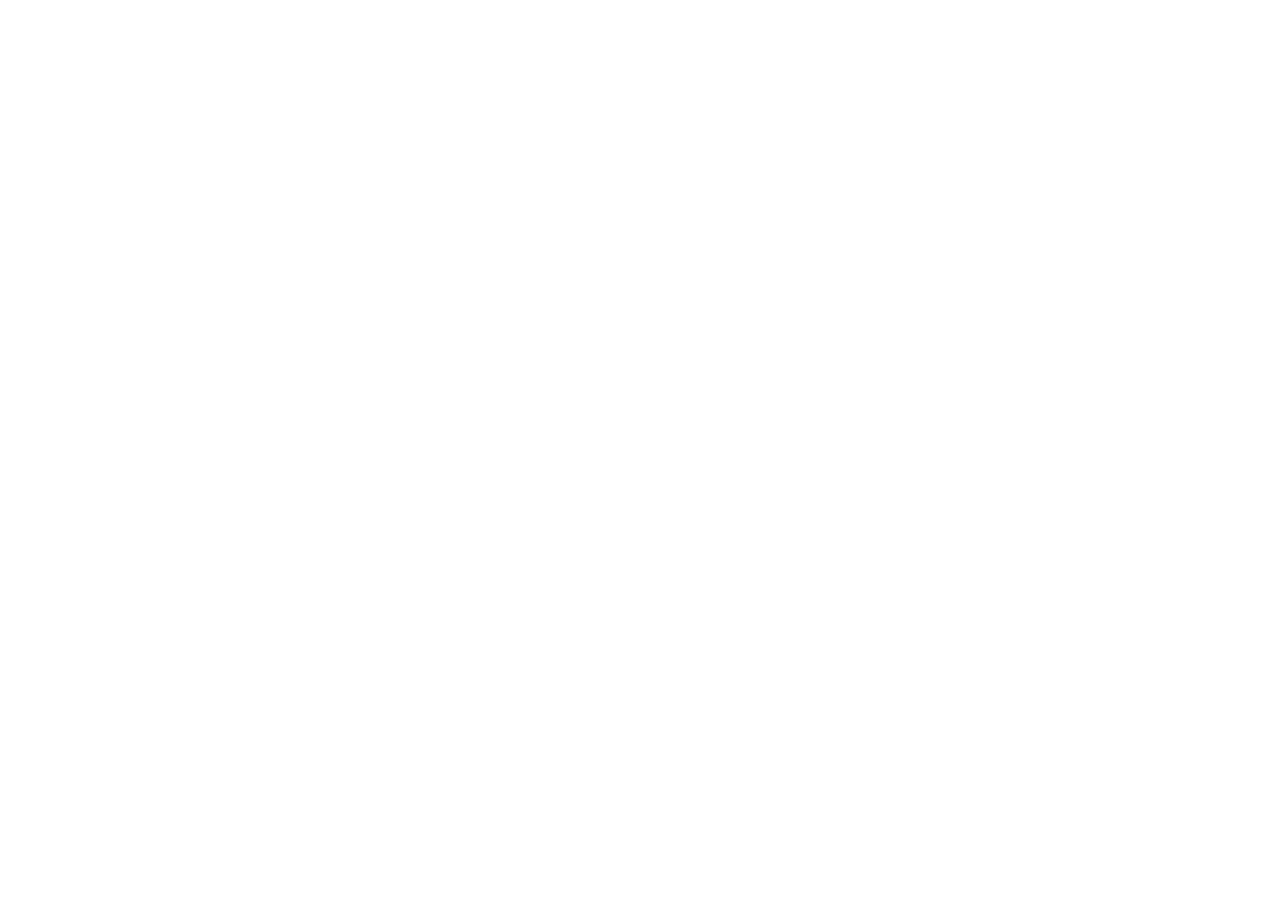
==== index.html @ d4c61ce6 "HTML Boilerplate and fixed project path" ====
<!DOCTYPE html>
<html lang="en">

    <head>
        <meta charset="UTF-8">
        <meta name="viewport" content="width=device-width, initial-scale=1.0">
        <title>Munamii Cakery | Cupcake - Wedding cakes</title>
    </head>

    <body>
        <header>
            <nav></nav>
        </header>
        <main></main>
        <footer></footer>
    </body>

</html>
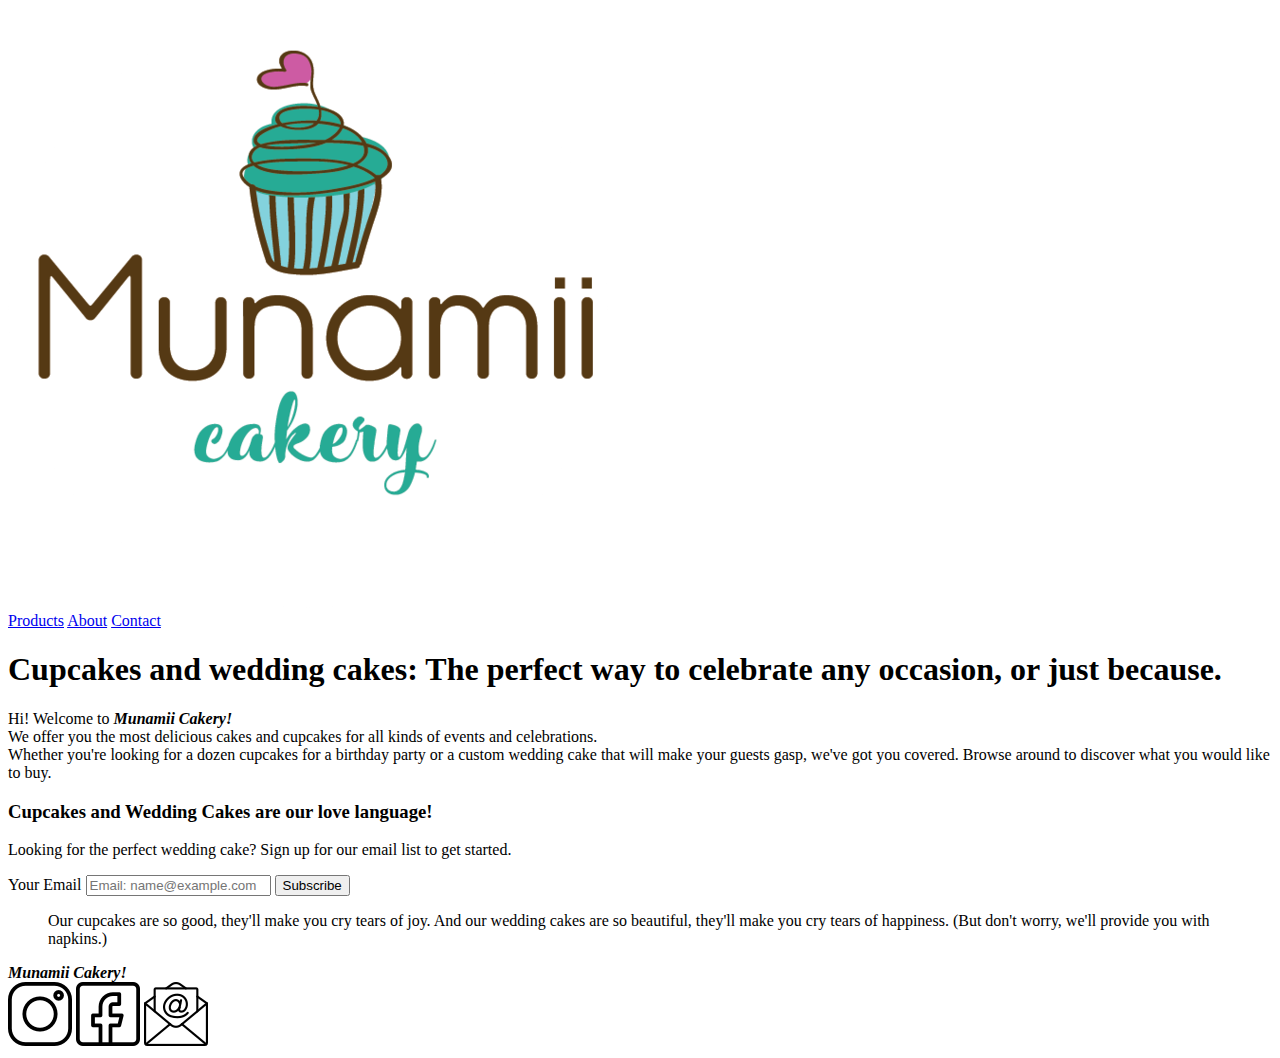
==== commit 8a6ca7be: "Main structure of the Website, HTML only, Done!" ====
--- a/index.html
+++ b/index.html
@@ -8,11 +8,49 @@
     </head>
 
     <body>
-        <header>
-            <nav></nav>
+        <header class="header">
+            <picture>
+                <img src="images/logo.png" alt="A logo for Munamii Cakery, which shows a cupcake with a heart on top">
+            </picture>
+            <nav>
+                <a href="./products.html">Products</a>
+                <a href="./about.html">About</a>
+                <a href="./contact.html">Contact</a>
+            </nav>
         </header>
-        <main></main>
-        <footer></footer>
+        <main class="main intro">
+            <h1>Cupcakes and wedding cakes: The perfect way to celebrate any occasion, or just because.</h1>
+            <p>
+                Hi! Welcome to <strong><em>Munamii Cakery!</em></strong>
+                <br>
+                We offer you the most delicious cakes and cupcakes
+                for all kinds of events and celebrations.
+                <br>
+                Whether you're looking for a dozen cupcakes for a birthday party or a custom wedding cake that will make your guests gasp, we've got you
+                covered. Browse around to discover what you would like
+                to buy.
+            </p>
+            <aside class="mail-list">
+                <h3><strong>Cupcakes and Wedding Cakes</strong> are our love language! </h3>
+                <p>Looking for the perfect wedding cake? Sign up for our email list to get started.</p>
+                <form action="" method="post">
+                    <label for="mailList">Your Email</label>
+                    <input type="email" name="mailList" placeholder="Email: name@example.com">
+                    <input type="submit" value="Subscribe">
+                </form>
+            </aside>
+            <section>
+                <blockquote>Our cupcakes are so good, they'll make you cry tears of joy. And our wedding cakes are so beautiful, they'll make you cry tears of
+                    happiness. (But don't worry, we'll provide you with napkins.)
+                </blockquote>
+                <cite><strong>Munamii Cakery!</strong></cite>
+            </section>
+        </main>
+        <footer>
+            <a href="https://www.instagram.com/munamii.cakery/" target="_blank"><img src="images/instagram.png" alt="instagram logo"></a>
+            <a href="https://www.facebook.com/munamiicupcakes/" target="_blank"><img src="images/facebook.png" alt="Facebook logo"></a>
+            <a href="mailto:MunamiiCakery@mailinator.com"><img src="images/email.png" alt="Email logo"></a>
+        </footer>
     </body>
 
 </html>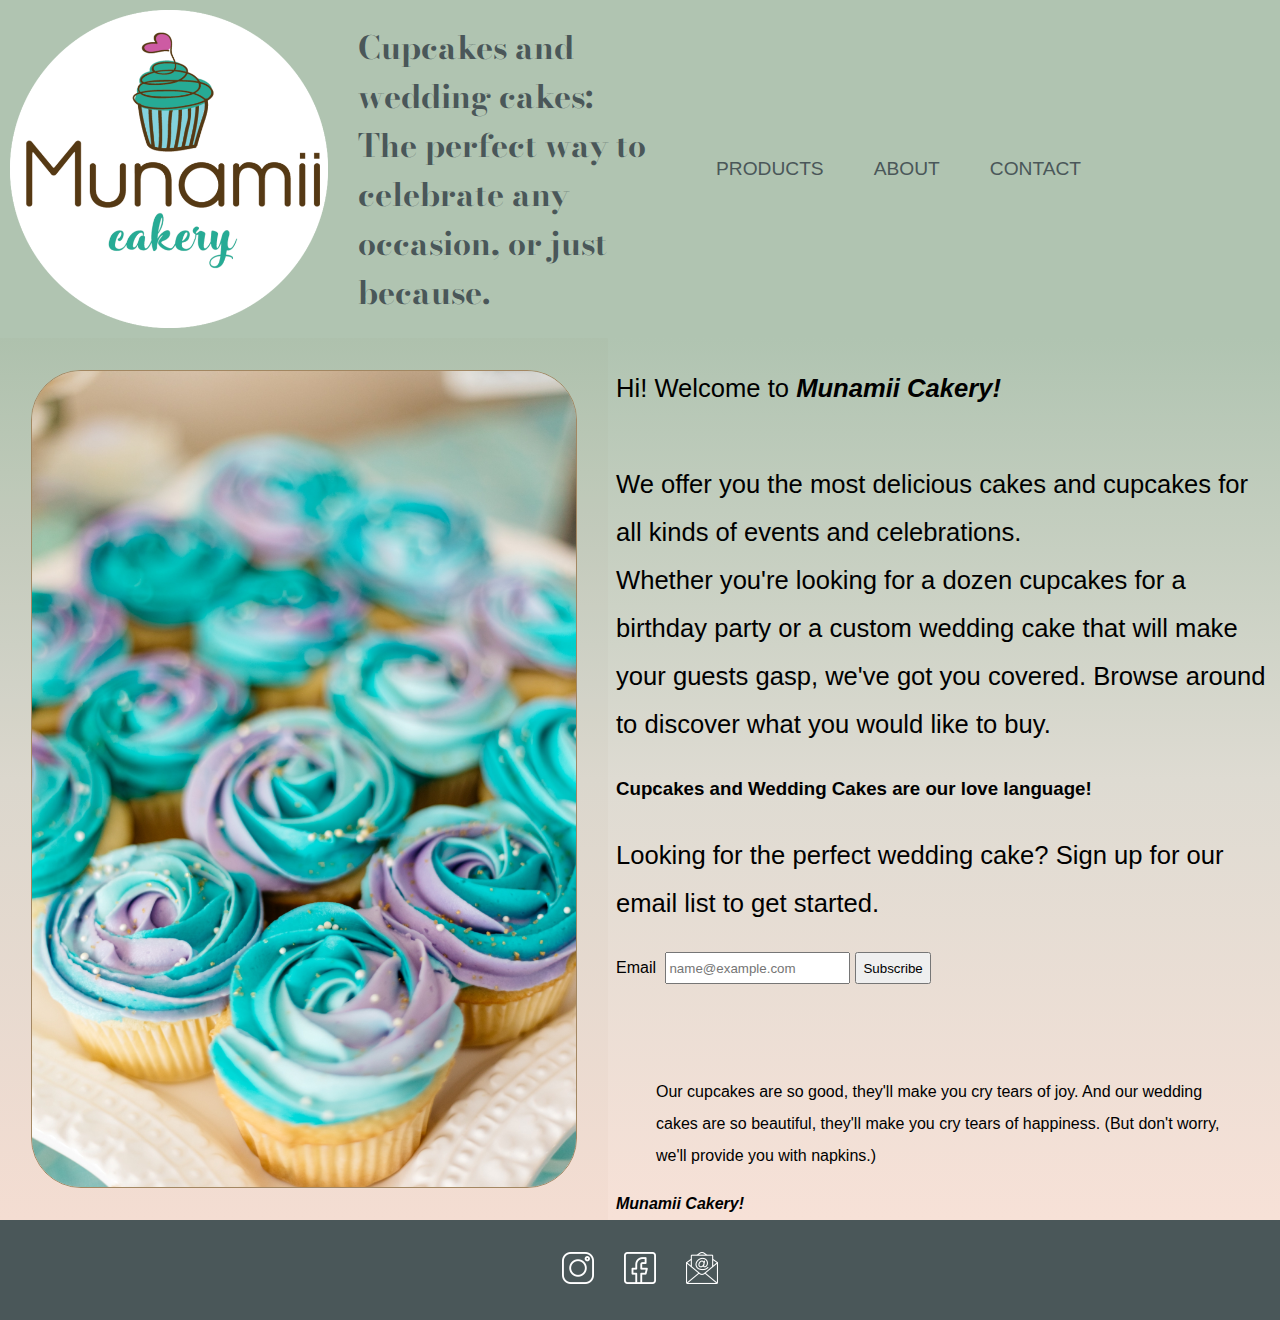
==== commit 0ed7b1ae: "main styles ready, added resources" ====
--- a/index.html
+++ b/index.html
@@ -4,52 +4,66 @@
     <head>
         <meta charset="UTF-8">
         <meta name="viewport" content="width=device-width, initial-scale=1.0">
+        <link rel="stylesheet" href="./styles/main.css">
         <title>Munamii Cakery | Cupcake - Wedding cakes</title>
     </head>
 
     <body>
         <header class="header">
-            <picture>
-                <img src="images/logo.png" alt="A logo for Munamii Cakery, which shows a cupcake with a heart on top">
-            </picture>
-            <nav>
-                <a href="./products.html">Products</a>
-                <a href="./about.html">About</a>
-                <a href="./contact.html">Contact</a>
+            <img class="logo" src="images/logo.png" alt="A logo for Munamii Cakery, which shows a cupcake with a heart on top">
+            <h1>Cupcakes and wedding cakes: <br>The perfect way to celebrate any occasion, or just because.</h1>
+            <nav class="nav">
+                <ul>
+                    <li><a href="./products.html">Products</a></li>
+                    <li><a href="./about.html">About</a></li>
+                    <li><a href="./contact.html">Contact</a></li>
+                </ul>
             </nav>
         </header>
         <main class="main intro">
-            <h1>Cupcakes and wedding cakes: The perfect way to celebrate any occasion, or just because.</h1>
-            <p>
-                Hi! Welcome to <strong><em>Munamii Cakery!</em></strong>
-                <br>
-                We offer you the most delicious cakes and cupcakes
-                for all kinds of events and celebrations.
-                <br>
-                Whether you're looking for a dozen cupcakes for a birthday party or a custom wedding cake that will make your guests gasp, we've got you
-                covered. Browse around to discover what you would like
-                to buy.
-            </p>
-            <aside class="mail-list">
-                <h3><strong>Cupcakes and Wedding Cakes</strong> are our love language! </h3>
-                <p>Looking for the perfect wedding cake? Sign up for our email list to get started.</p>
-                <form action="" method="post">
-                    <label for="mailList">Your Email</label>
-                    <input type="email" name="mailList" placeholder="Email: name@example.com">
-                    <input type="submit" value="Subscribe">
-                </form>
-            </aside>
-            <section>
-                <blockquote>Our cupcakes are so good, they'll make you cry tears of joy. And our wedding cakes are so beautiful, they'll make you cry tears of
-                    happiness. (But don't worry, we'll provide you with napkins.)
-                </blockquote>
-                <cite><strong>Munamii Cakery!</strong></cite>
-            </section>
+            <div class="content">
+                <section>
+                    <p>
+                        Hi! Welcome to <strong><em>Munamii Cakery!</em></strong>
+                        <br>
+                        <br>
+                        We offer you the most delicious cakes and cupcakes
+                        for all kinds of events and celebrations.
+                        <br>
+                        Whether you're looking for a dozen cupcakes for a birthday party or a custom wedding cake that will make your guests gasp, we've got you
+                        covered. Browse around to discover what you would like
+                        to buy.
+                    </p>
+                    <div class="mail-list">
+                        <h3><strong>Cupcakes and Wedding Cakes</strong> are our love language! </h3>
+                        <p>Looking for the perfect wedding cake? Sign up for our email list to get started.</p>
+                        <form action="" method="post">
+                            <label for="mailList">Email&nbsp;</label>
+                            <input type="email" name="mailList" placeholder="name@example.com">
+                            <input type="submit" value="Subscribe">
+                        </form>
+                    </div>
+                </section>
+                <section>
+                    <blockquote>Our cupcakes are so good, they'll make you cry tears of joy. And our wedding cakes are so beautiful, they'll make you cry tears
+                        of
+                        happiness. (But don't worry, we'll provide you with napkins.)
+                    </blockquote>
+                    <cite><strong>Munamii Cakery!</strong></cite>
+                </section>
+            </div>
+
+            <div class="landing-photo-container">
+                <img src="./images/natalie-chaney-FQJMhdEYXtA-unsplash.jpg" alt="A photo of a tray of delicious-looking cupcakes with blue and purple frosting">
+            </div>
+
         </main>
         <footer>
-            <a href="https://www.instagram.com/munamii.cakery/" target="_blank"><img src="images/instagram.png" alt="instagram logo"></a>
-            <a href="https://www.facebook.com/munamiicupcakes/" target="_blank"><img src="images/facebook.png" alt="Facebook logo"></a>
-            <a href="mailto:MunamiiCakery@mailinator.com"><img src="images/email.png" alt="Email logo"></a>
+            <div>
+                <a href="https://www.instagram.com/munamii.cakery/" target="_blank"><img src="images/instagram.png" alt="instagram logo"></a>
+                <a href="https://www.facebook.com/munamiicupcakes/" target="_blank"><img src="images/facebook.png" alt="Facebook logo"></a>
+                <a href="mailto:MunamiiCakery@mailinator.com"><img src="images/email.png" alt="Email logo"></a>
+            </div>
         </footer>
     </body>
 
--- a/styles/main.css
+++ b/styles/main.css
@@ -0,0 +1,184 @@
+@import url('https://fonts.googleapis.com/css2?family=Cookie&display=swap');
+@import url('https://fonts.googleapis.com/css2?family=Bodoni+Moda:ital,opsz,wght@1,6..96,500&display=swap');
+
+* {
+    font-family: Roboto, Arial, Helvetica, sans-serif;
+}
+
+body {
+    margin: 0;
+    height: max-content;
+    display: flex;
+    flex-direction: column;
+    flex-wrap: wrap;
+    align-items: center;
+}
+
+/** Header section */
+.header {
+    position: sticky;
+    top: 0;
+    display: flex;
+    flex-wrap: wrap;
+    width: 100%;
+    background-color: #B0C4B1;
+    align-items: center;
+    justify-content: space-around;
+    gap: 30px;
+}
+
+.header>h1 {
+    flex: 1 1 20%;
+    align-self: flex-end;
+    font-family: 'Bodoni Moda', serif;
+    color: #4A5759;
+    font-size: 2em;
+}
+
+.logo {
+    flex: 1 1 20%;
+    width: 20%;
+    height: auto;
+    margin: 10px 0 10px 10px;
+    animation: rotate 10s linear infinite;
+}
+
+.nav {
+    flex: 1 1 40%;
+}
+
+.nav ul {
+    padding: 0;
+    display: flex;
+    flex-wrap: wrap;
+    gap: 30px;
+}
+
+.nav li {
+    list-style: none;
+}
+
+.nav a {
+    padding: 10px;
+    font-size: 1.2rem;
+    color: #4A5759;
+    text-decoration: none;
+    text-transform: uppercase;
+}
+
+.nav a:hover {
+    font-weight: bolder;
+    background-color: #F7E1D7;
+    border-radius: 5px;
+}
+
+/** Main section */
+.main {
+    display: flex;
+    flex-direction: row-reverse;
+    align-items: stretch;
+    justify-content: space-around;
+    flex-wrap: wrap;
+    background-image: linear-gradient(to top, #F7E1D7, #DEDBD2, #B0C4B1);
+}
+
+.content {
+    flex: 1 1 50%;
+    display: flex;
+    flex-direction: column;
+    align-items: center;
+    justify-content: space-between;
+    line-height: 2rem;
+    /* box-shadow: -5px -5px 14px 2px rgba(247, 225, 215), 4px 4px 10px 2px rgb(237, 215, 205);
+    border-radius: 13px; */
+}
+
+.content>section {
+    padding: 0 0.5em 0 0.5em;
+}
+
+.mail-list form {
+    display: flex;
+    align-items: stretch;
+    justify-content: flex-start;
+    gap: 5px;
+}
+
+.landing-photo-container {
+    align-self: center;
+    display: flex;
+    flex-direction: column;
+    justify-content: center;
+    align-items: center;
+    flex: 1 1 40%;
+    height: auto;
+    padding: 2em;
+    box-shadow: inset 0 0 0 1000px rgba(100, 30, 0, 0.02);
+}
+
+.landing-photo-container img {
+    width: 100%;
+    height: auto;
+    border: 1px solid #a38762;
+    border-radius: 50px;
+}
+
+/** Footer section */
+footer {
+    display: flex;
+    height: 100px;
+    width: 100%;
+    background-color: #4A5759;
+    justify-content: center;
+    align-items: center;
+}
+
+footer div {
+    display: flex;
+    justify-content: space-between;
+    gap: 30px;
+}
+
+footer img {
+    width: 32px;
+    filter: invert(100%);
+}
+
+/** Adjustments for Mobile view */
+@media (min-width: 768px) {
+    .content p {
+        font-size: 1.6rem;
+        line-height: 3rem;
+    }
+}
+
+@media (max-width: 1023px) {
+    .header {
+        flex-direction: column;
+    }
+
+    .header>h1 {
+        padding: 0 0.5em 0 0.5em;
+        font-size: 1.5rem;
+        align-self: center;
+        order: 3;
+    }
+}
+
+/* Adjust the navigation menu on mobile devices */
+@media (max-width: 320px) {
+    .nav a {
+        padding: 0;
+    }
+}
+
+/** Animation */
+@keyframes rotate {
+    from {
+        transform: rotate(0deg);
+    }
+
+    to {
+        transform: rotate(360deg);
+    }
+}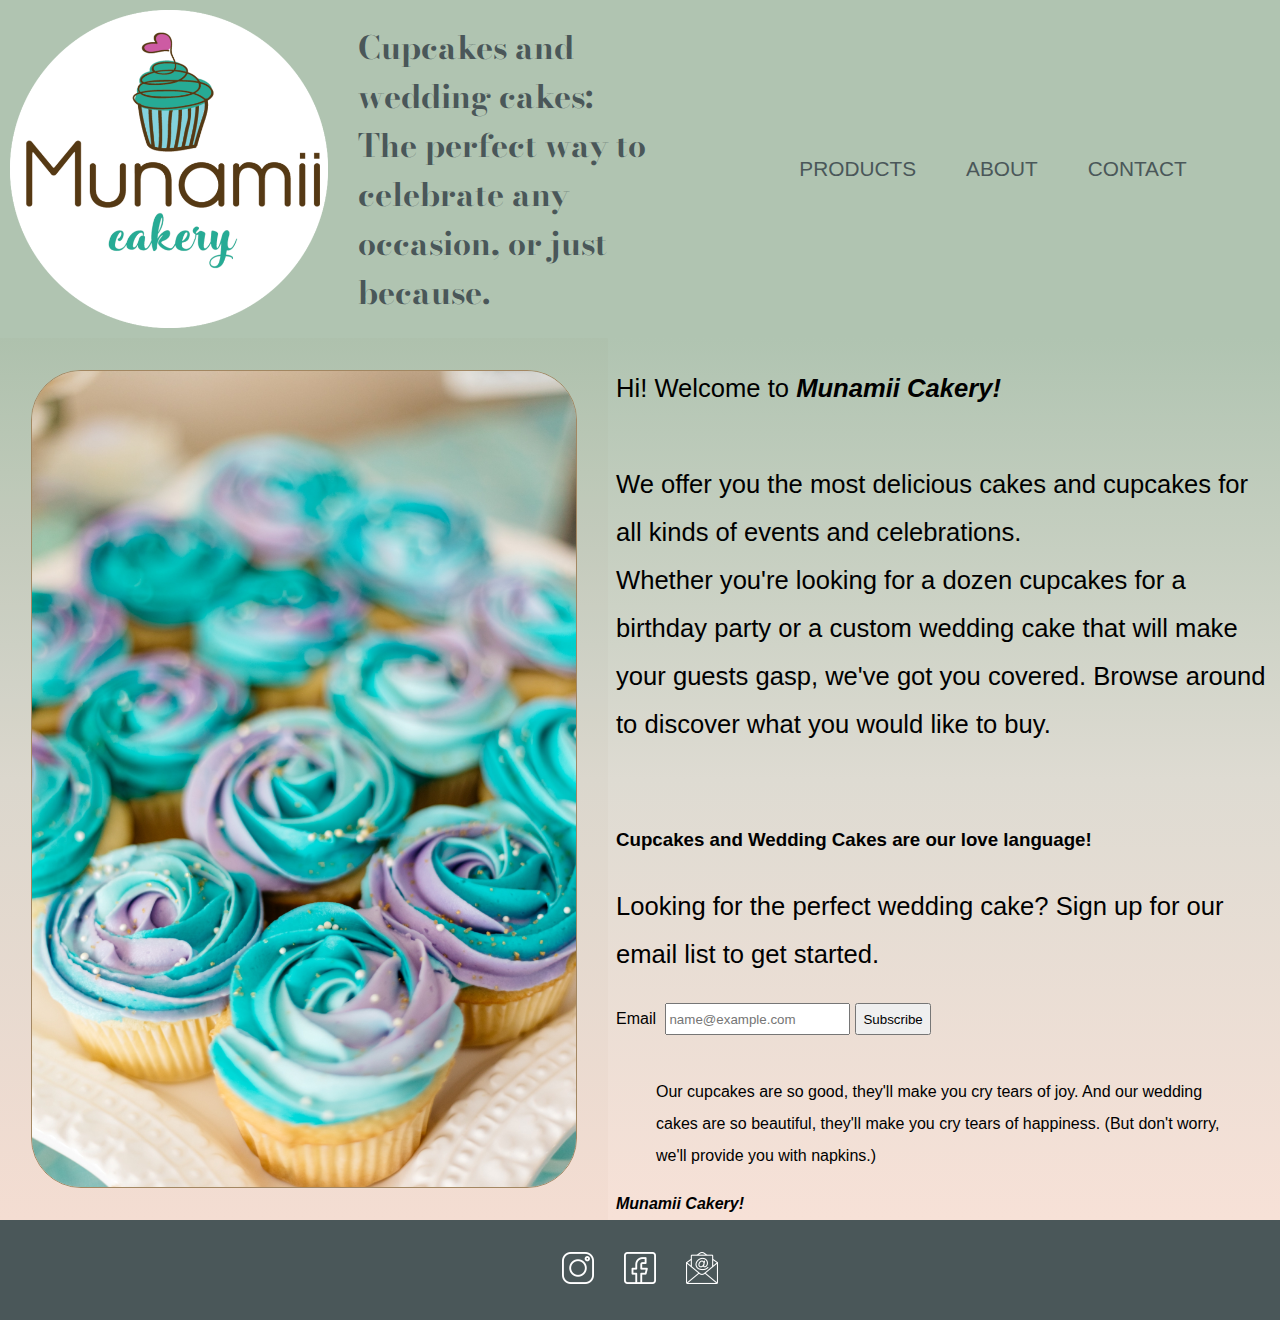
==== commit 4a203c90: "Fixed few styles in the header in home page" ====
--- a/index.html
+++ b/index.html
@@ -34,6 +34,7 @@
                         covered. Browse around to discover what you would like
                         to buy.
                     </p>
+                    <br>
                     <div class="mail-list">
                         <h3><strong>Cupcakes and Wedding Cakes</strong> are our love language! </h3>
                         <p>Looking for the perfect wedding cake? Sign up for our email list to get started.</p>
--- a/styles/main.css
+++ b/styles/main.css
@@ -40,7 +40,7 @@
     width: 20%;
     height: auto;
     margin: 10px 0 10px 10px;
-    animation: rotate 10s linear infinite;
+    animation: rotate 20s linear infinite;
 }
 
 .nav {
@@ -51,6 +51,7 @@
     padding: 0;
     display: flex;
     flex-wrap: wrap;
+    justify-content: center;
     gap: 30px;
 }
 
@@ -60,7 +61,7 @@
 
 .nav a {
     padding: 10px;
-    font-size: 1.2rem;
+    font-size: 1.3rem;
     color: #4A5759;
     text-decoration: none;
     text-transform: uppercase;
@@ -163,6 +164,11 @@
         align-self: center;
         order: 3;
     }
+
+    .nav a {
+        font-size: 1rem;
+        padding: 0;
+    }
 }
 
 /* Adjust the navigation menu on mobile devices */
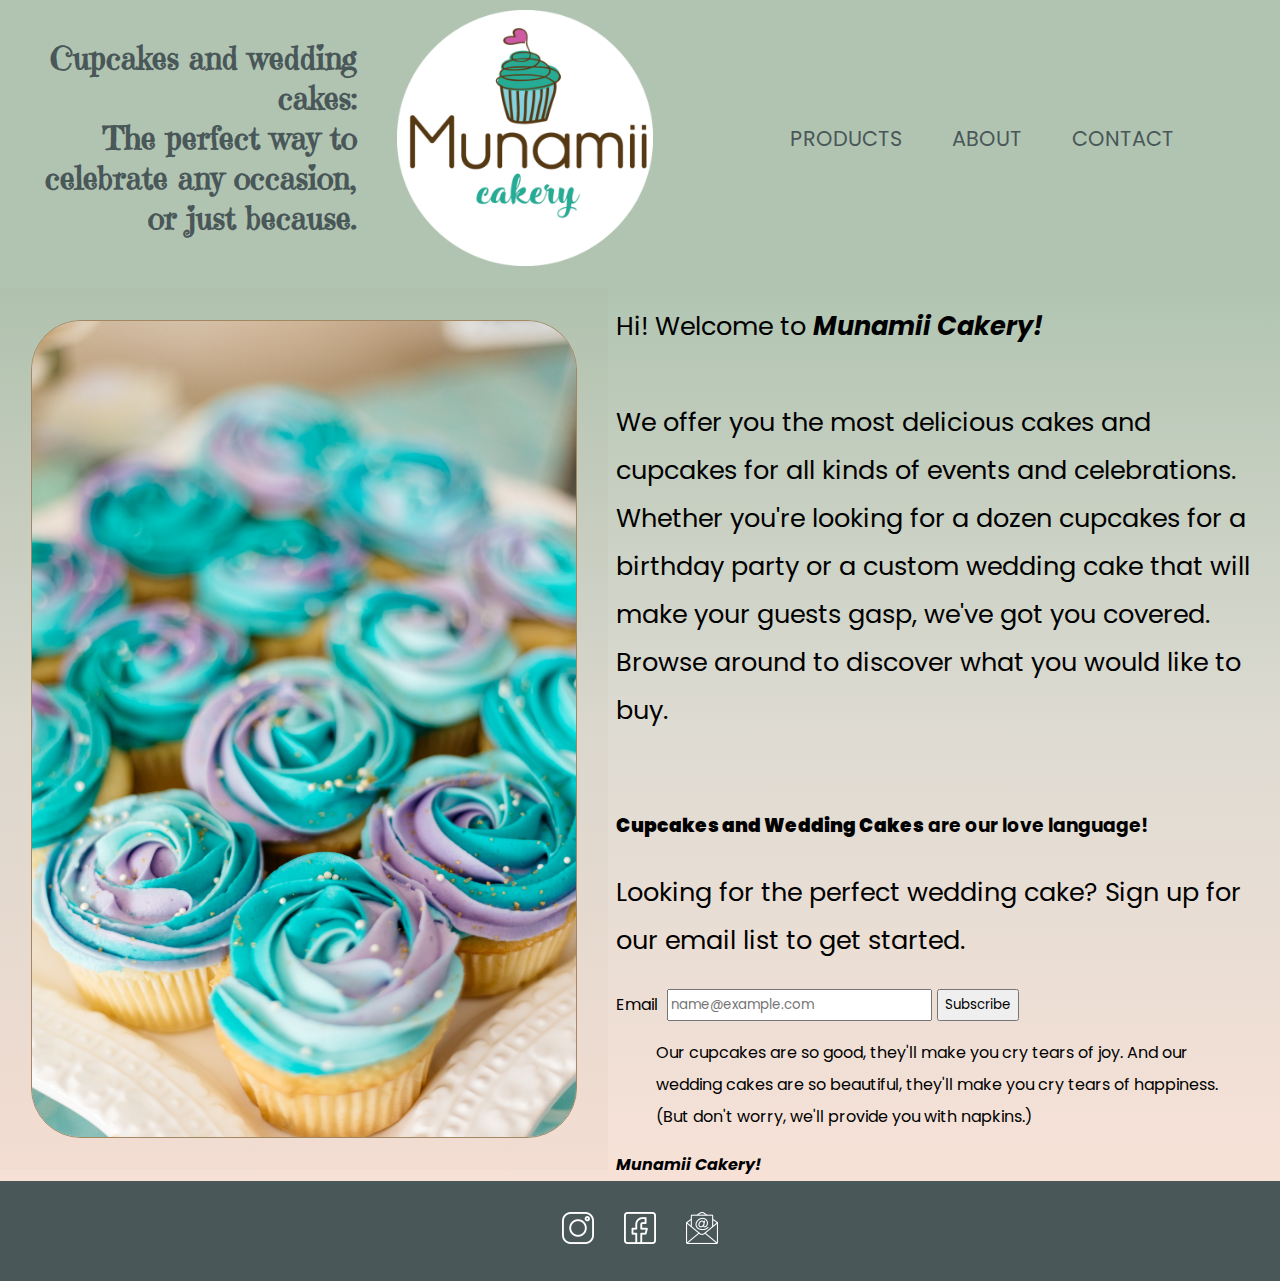
==== commit 1c1ed750: "products page finished" ====
--- a/index.html
+++ b/index.html
@@ -10,8 +10,8 @@
 
     <body>
         <header class="header">
+            <h1>Cupcakes and wedding cakes: <br>The perfect way to celebrate any occasion, or just because.</h1>
             <img class="logo" src="images/logo.png" alt="A logo for Munamii Cakery, which shows a cupcake with a heart on top">
-            <h1>Cupcakes and wedding cakes: <br>The perfect way to celebrate any occasion, or just because.</h1>
             <nav class="nav">
                 <ul>
                     <li><a href="./products.html">Products</a></li>
--- a/styles/main.css
+++ b/styles/main.css
@@ -1,8 +1,8 @@
 @import url('https://fonts.googleapis.com/css2?family=Cookie&display=swap');
-@import url('https://fonts.googleapis.com/css2?family=Bodoni+Moda:ital,opsz,wght@1,6..96,500&display=swap');
+@import url('https://fonts.googleapis.com/css2?family=Bodoni+Moda:ital,opsz,wght@1,6..96,500&family=Emilys+Candy&family=Poppins:ital,wght@0,200;0,600;1,100;1,600;1,900&display=swap');
 
 * {
-    font-family: Roboto, Arial, Helvetica, sans-serif;
+    font-family: 'Poppins', sans-serif;
 }
 
 body {
@@ -16,8 +16,6 @@
 
 /** Header section */
 .header {
-    position: sticky;
-    top: 0;
     display: flex;
     flex-wrap: wrap;
     width: 100%;
@@ -25,18 +23,21 @@
     align-items: center;
     justify-content: space-around;
     gap: 30px;
+    border-image: url(../images/bg-pattern.jpg) 10px solid / 5px;
 }
 
 .header>h1 {
+    padding: 0 0 0 0.5em;
+    align-self: center;
     flex: 1 1 20%;
-    align-self: flex-end;
-    font-family: 'Bodoni Moda', serif;
+    font-family: 'Emilys Candy', serif;
     color: #4A5759;
     font-size: 2em;
+    text-align: end;
 }
 
 .logo {
-    flex: 1 1 20%;
+    flex: 0 1 20%;
     width: 20%;
     height: auto;
     margin: 10px 0 10px 10px;
@@ -76,11 +77,14 @@
 /** Main section */
 .main {
     display: flex;
+    background-image: linear-gradient(to top, #F7E1D7, #DEDBD2, #B0C4B1);
+}
+
+.main.intro {
     flex-direction: row-reverse;
     align-items: stretch;
     justify-content: space-around;
     flex-wrap: wrap;
-    background-image: linear-gradient(to top, #F7E1D7, #DEDBD2, #B0C4B1);
 }
 
 .content {
@@ -158,11 +162,15 @@
         flex-direction: column;
     }
 
+    .header.log {
+        order: 1;
+    }
+
     .header>h1 {
         padding: 0 0.5em 0 0.5em;
         font-size: 1.5rem;
-        align-self: center;
         order: 3;
+        text-align: center;
     }
 
     .nav a {
